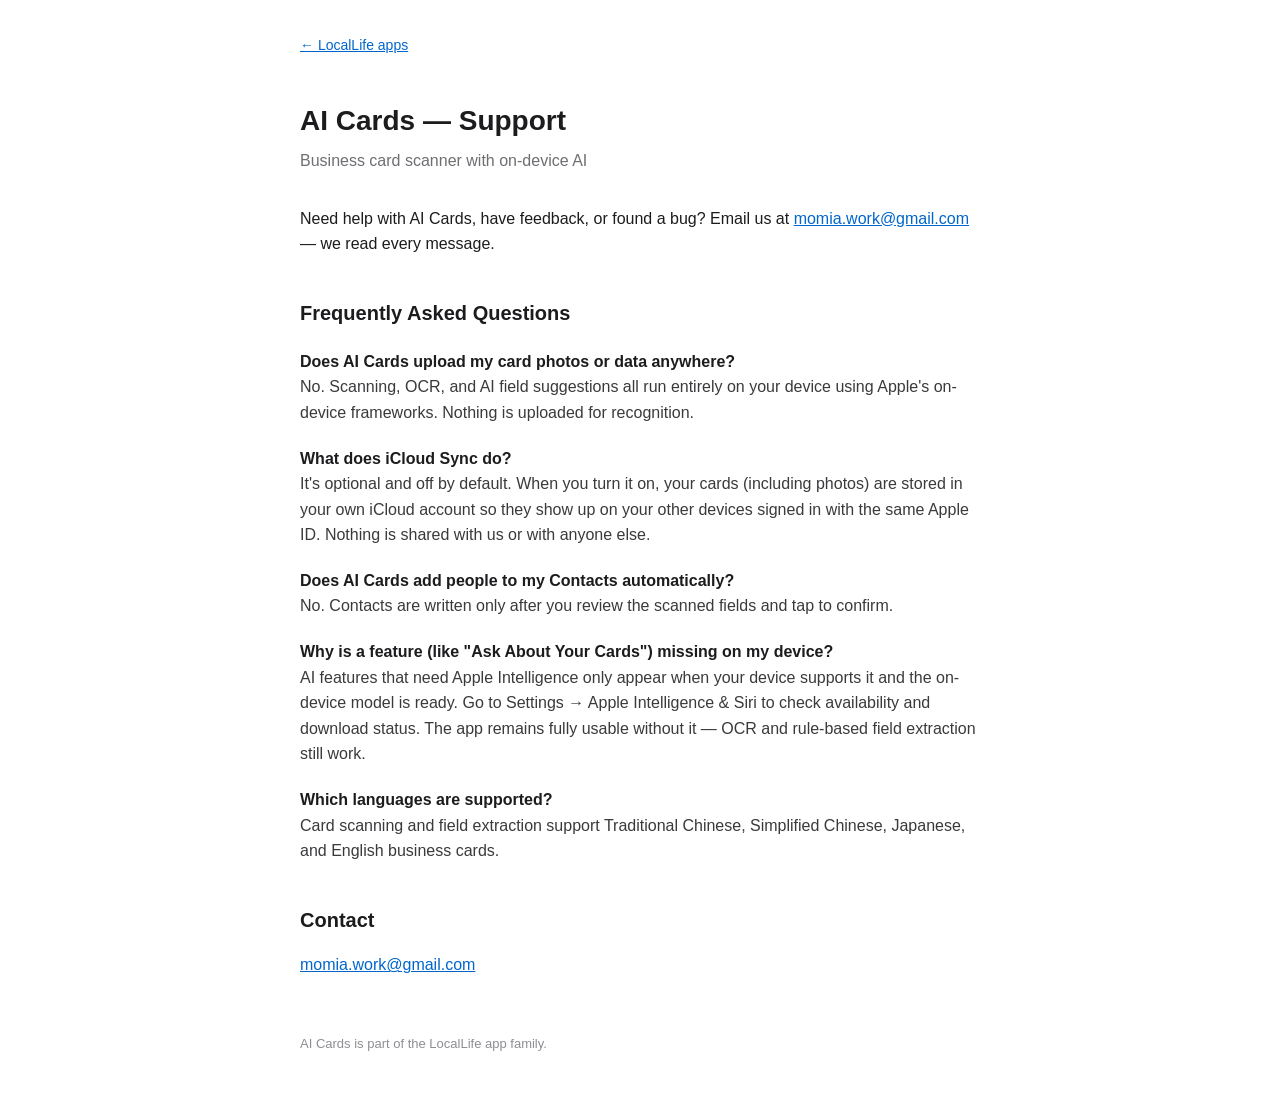
==== cards/index.html @ 545e9eb3 "Restructure as shared LocalLife support site with per-app pages" ====
<!DOCTYPE html>
<html lang="en">
<head>
<meta charset="UTF-8">
<meta name="viewport" content="width=device-width, initial-scale=1">
<title>AI Cards — Support</title>
<link rel="stylesheet" href="../assets/style.css">
</head>
<body>
  <a class="back" href="../">← LocalLife apps</a>
  <h1>AI Cards — Support</h1>
  <p class="subtitle">Business card scanner with on-device AI</p>

  <p>Need help with AI Cards, have feedback, or found a bug? Email us at
  <a href="mailto:momia.work@gmail.com">momia.work@gmail.com</a> — we read every message.</p>

  <h2>Frequently Asked Questions</h2>
  <dl class="faq">
    <dt>Does AI Cards upload my card photos or data anywhere?</dt>
    <dd>No. Scanning, OCR, and AI field suggestions all run entirely on your device using Apple's
    on-device frameworks. Nothing is uploaded for recognition.</dd>

    <dt>What does iCloud Sync do?</dt>
    <dd>It's optional and off by default. When you turn it on, your cards (including photos) are
    stored in your own iCloud account so they show up on your other devices signed in with the
    same Apple ID. Nothing is shared with us or with anyone else.</dd>

    <dt>Does AI Cards add people to my Contacts automatically?</dt>
    <dd>No. Contacts are written only after you review the scanned fields and tap to confirm.</dd>

    <dt>Why is a feature (like "Ask About Your Cards") missing on my device?</dt>
    <dd>AI features that need Apple Intelligence only appear when your device supports it and the
    on-device model is ready. Go to Settings → Apple Intelligence &amp; Siri to check availability
    and download status. The app remains fully usable without it — OCR and rule-based field
    extraction still work.</dd>

    <dt>Which languages are supported?</dt>
    <dd>Card scanning and field extraction support Traditional Chinese, Simplified Chinese,
    Japanese, and English business cards.</dd>
  </dl>

  <h2>Contact</h2>
  <p><a href="mailto:momia.work@gmail.com">momia.work@gmail.com</a></p>

  <footer>AI Cards is part of the LocalLife app family.</footer>
</body>
</html>
---- assets/style.css ----
body { font-family: -apple-system, BlinkMacSystemFont, "Segoe UI", Roboto, sans-serif; max-width: 680px; margin: 0 auto; padding: 32px 20px 64px; line-height: 1.6; color: #1c1c1e; }
h1 { font-size: 28px; margin-bottom: 4px; }
.subtitle { color: #6e6e73; margin-top: 0; margin-bottom: 32px; }
h2 { font-size: 20px; margin-top: 40px; }
a { color: #0066cc; }
.faq dt { font-weight: 600; margin-top: 20px; }
.faq dd { margin-left: 0; color: #3a3a3c; }
.apps { list-style: none; padding: 0; margin: 24px 0; }
.apps li { margin-bottom: 12px; }
.apps a { display: block; padding: 14px 16px; border: 1px solid #e5e5ea; border-radius: 10px; text-decoration: none; }
.apps a:hover { background: #f5f5f7; }
.apps .name { font-weight: 600; color: #1c1c1e; }
.apps .tagline { display: block; color: #6e6e73; font-size: 14px; margin-top: 2px; }
.back { display: inline-block; margin-bottom: 24px; font-size: 14px; }
footer { margin-top: 56px; color: #8e8e93; font-size: 13px; }
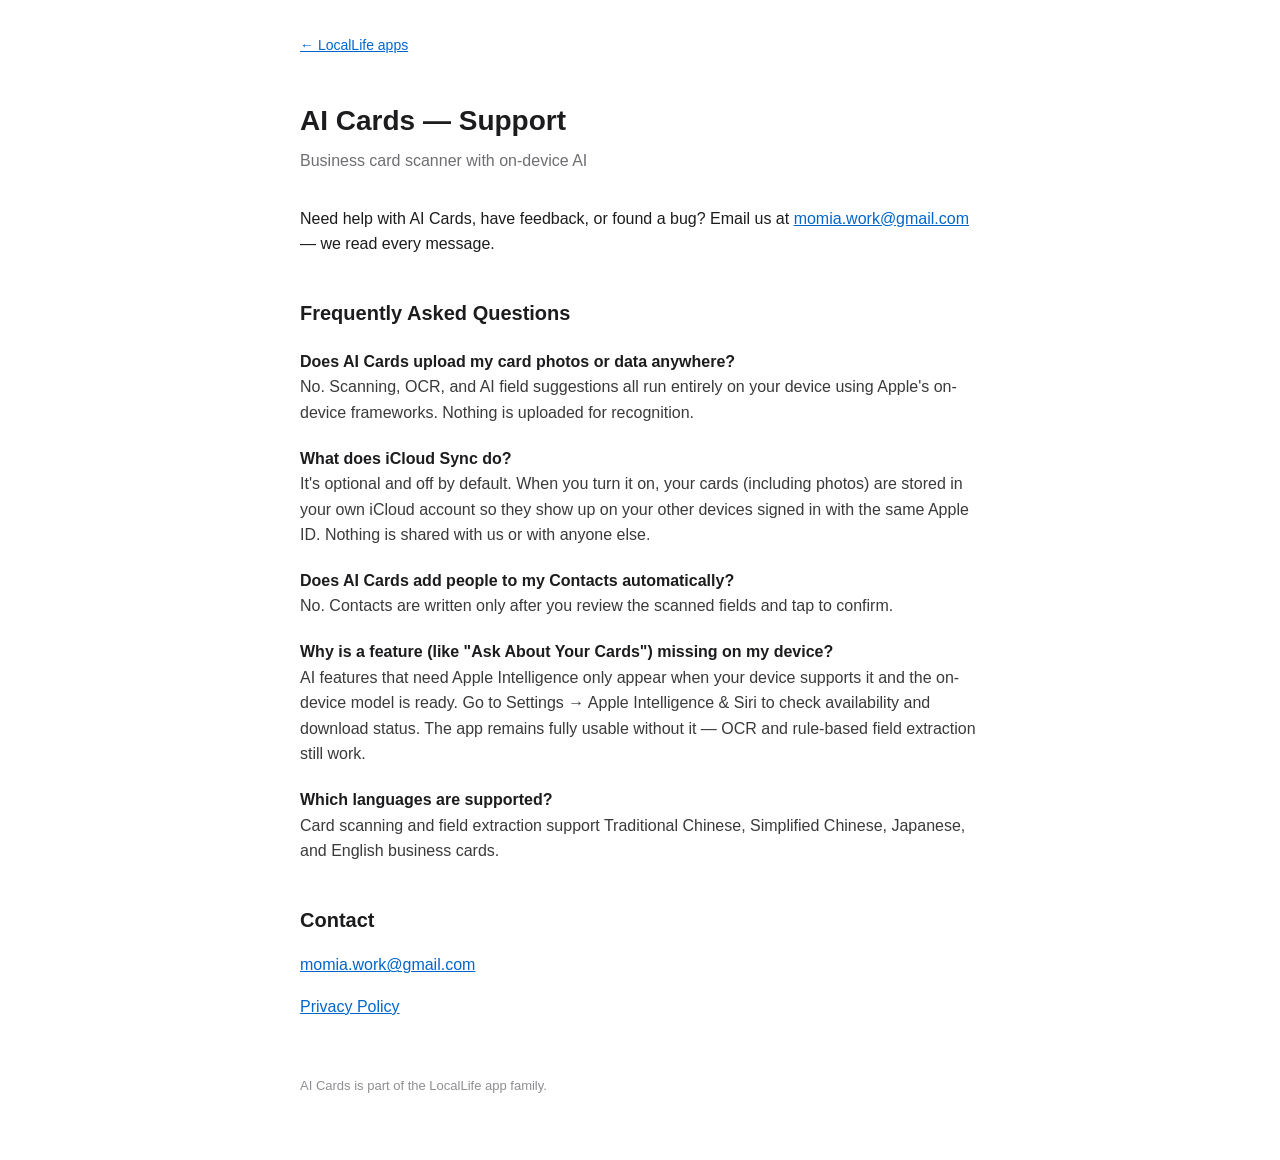
==== commit 5de440db: "Add AI Cards privacy policy" ====
--- a/cards/index.html
+++ b/cards/index.html
@@ -42,6 +42,8 @@
   <h2>Contact</h2>
   <p><a href="mailto:momia.work@gmail.com">momia.work@gmail.com</a></p>
 
+  <p><a href="privacy.html">Privacy Policy</a></p>
+
   <footer>AI Cards is part of the LocalLife app family.</footer>
 </body>
 </html>
